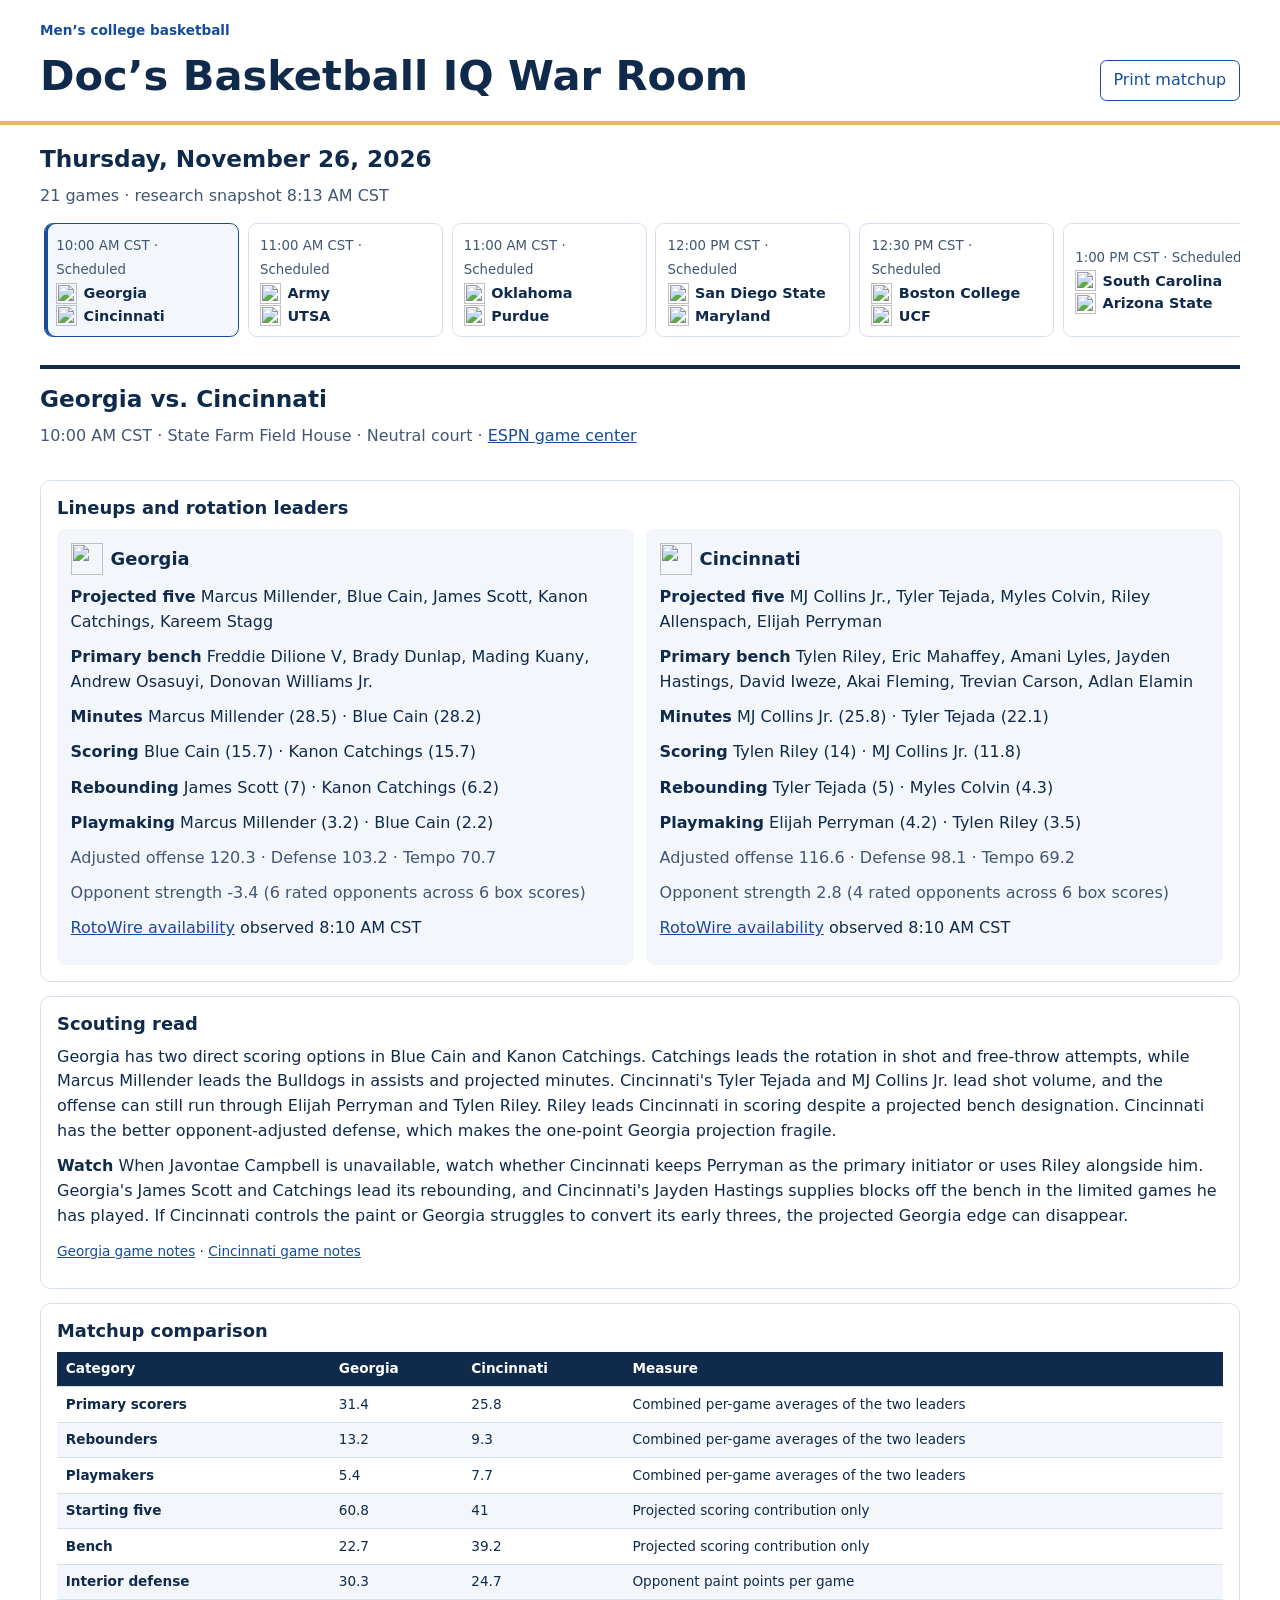
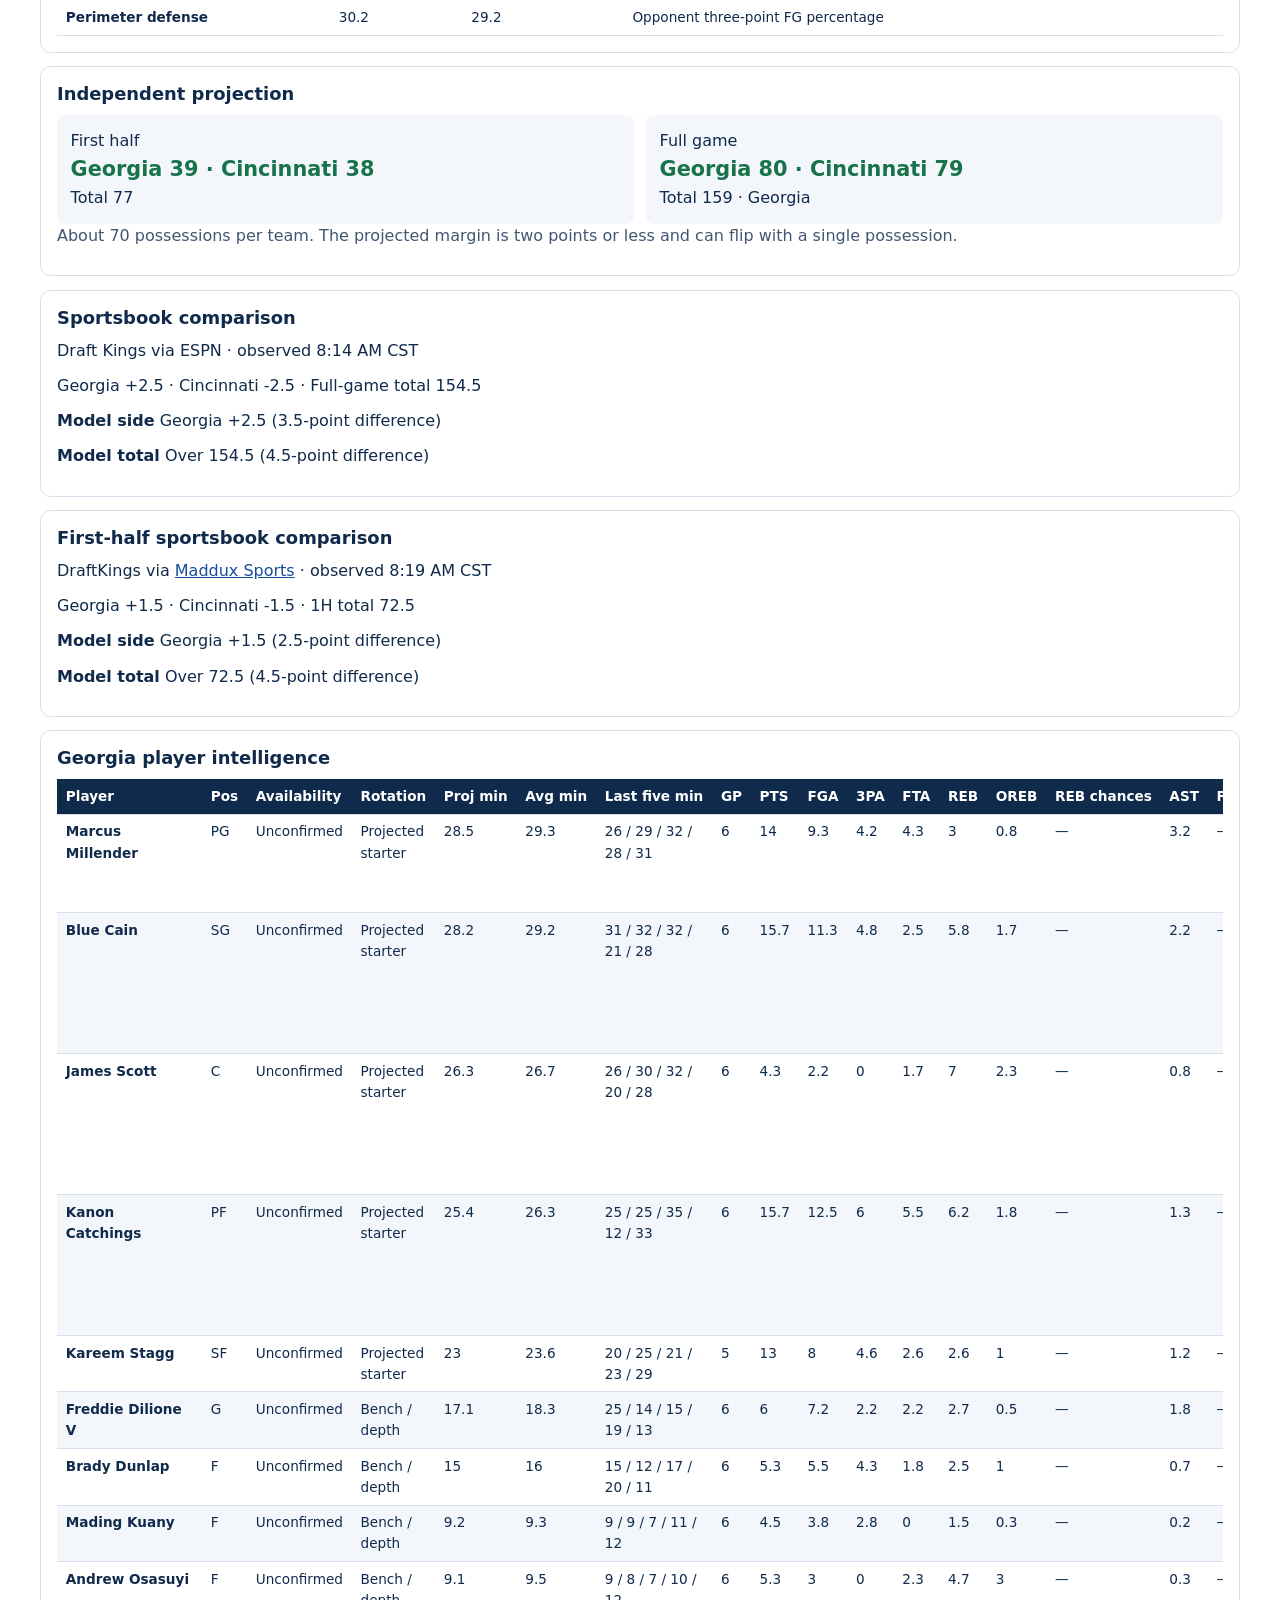
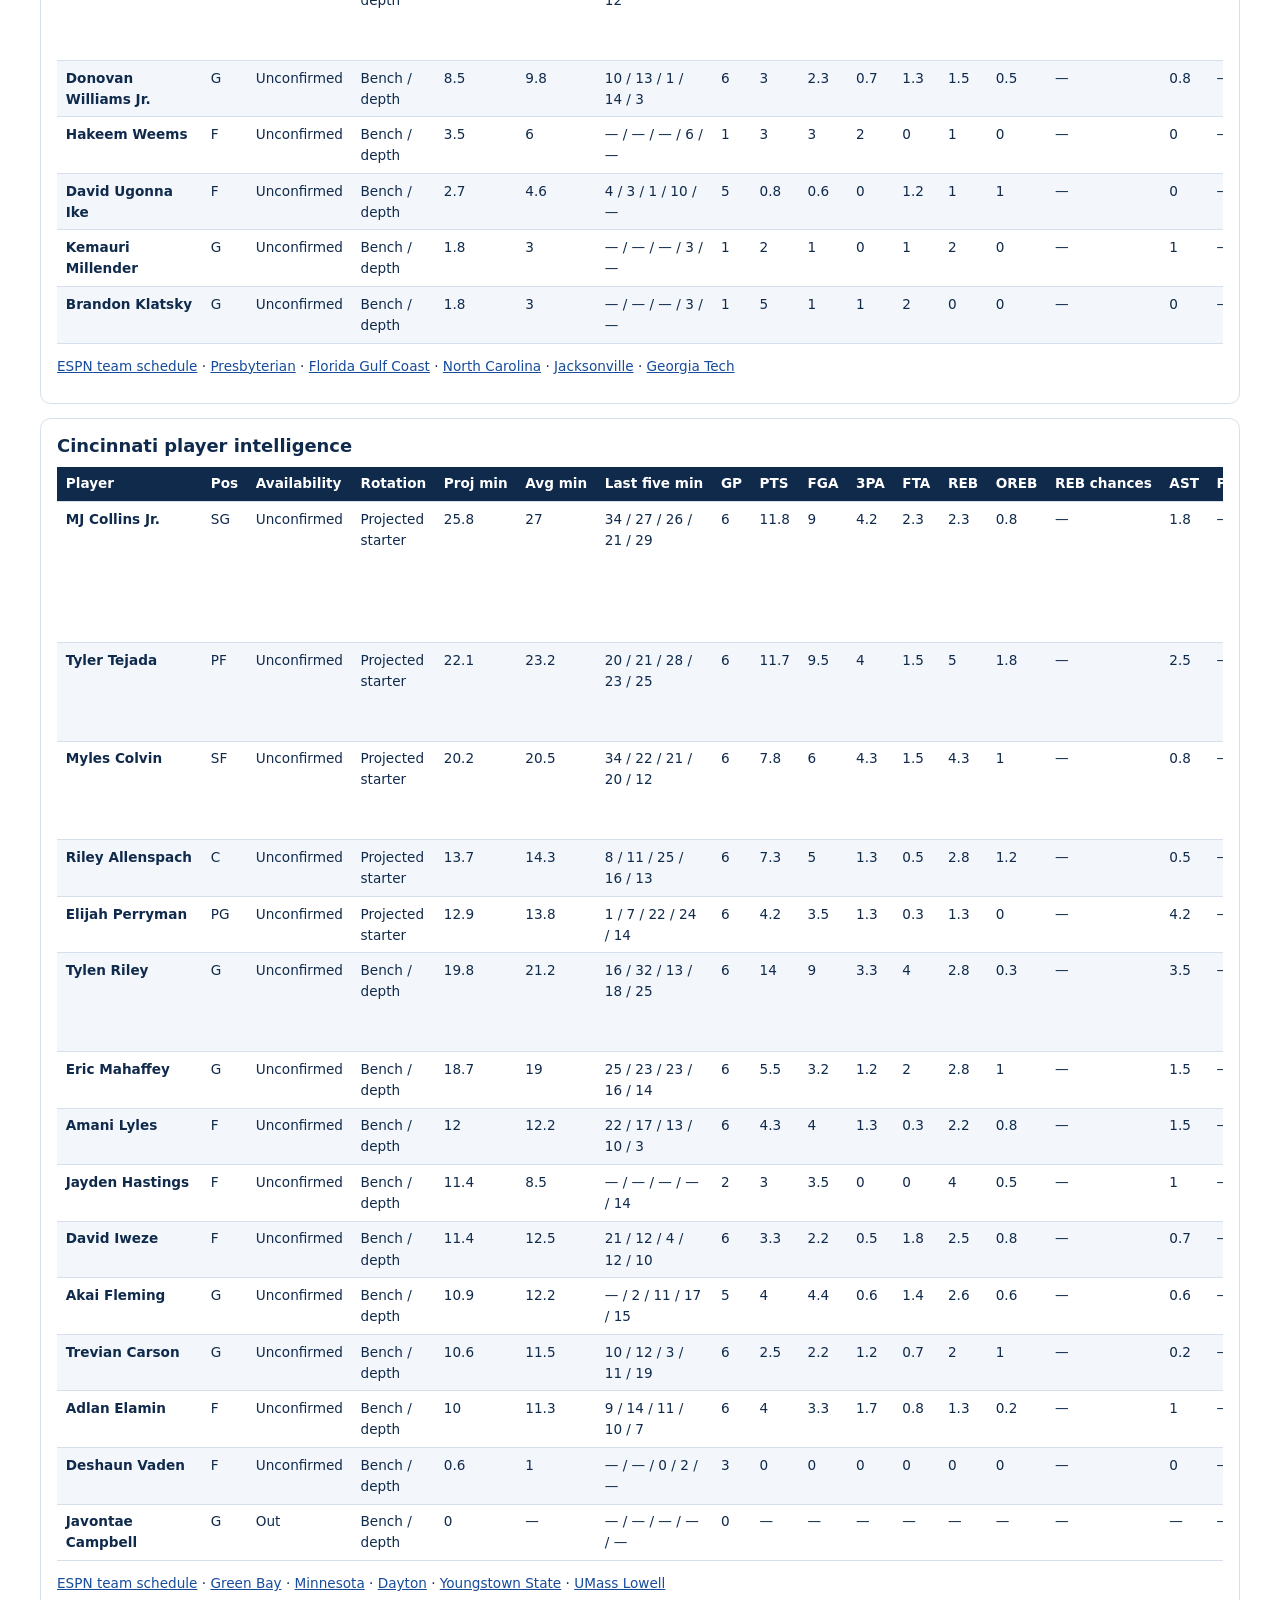
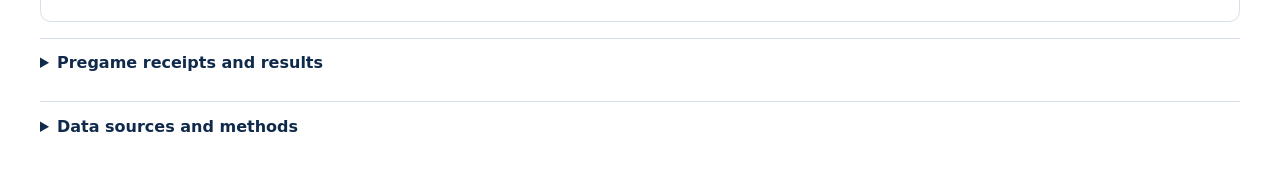
==== site/index.html @ c5484d63 "Publish Doc’s Basketball IQ War Room" ====
<!doctype html>
<html lang="en">
<head>
  <meta charset="utf-8">
  <meta name="viewport" content="width=device-width, initial-scale=1">
  <title>Doc’s Basketball IQ War Room</title>
  <link rel="stylesheet" href="style.css">
  <script src="app.js" defer></script>
</head>
<body>
<header class="mast">
  <div class="mast-inner">
    <div><p id="league">Men’s college basketball</p><h1>Doc’s Basketball IQ War Room</h1></div>
    <button id="print" type="button">Print matchup</button>
  </div>
</header>
<main>
  <section class="slate" aria-label="Schedule">
    <h2 id="day">Schedule</h2>
    <p id="asof" role="status">Loading pregame research…</p>
    <nav id="games" aria-label="Matchups"></nav>
  </section>
  <article id="matchup" aria-live="polite"></article>
  <details id="history"><summary>Pregame receipts and results</summary><div id="records"></div></details>
  <details id="methods"><summary>Data sources and methods</summary><div id="methodology"></div></details>
</main>
</body>
</html>
---- site/style.css ----
:root{--navy:#102a4c;--blue:#164c9b;--gold:#e9b85b;--green:#18734b;--cloud:#f3f7fc;--border:#d6e0ed;--muted:#425673}
*{box-sizing:border-box}
body{margin:0;background:white;color:var(--navy);font:16px/1.55 system-ui,sans-serif}
h1,h2,h3,p{margin:0 0 .65rem}
h1,h2,h3{line-height:1.2}
h1{font-size:clamp(1.65rem,4vw,2.6rem);margin-bottom:0}
h2{font-size:1.45rem}
h3{font-size:1.12rem}
a{color:var(--blue)}
button,summary{cursor:pointer}
button{font:inherit}
button:focus-visible,summary:focus-visible,a:focus-visible{outline:3px solid var(--gold);outline-offset:3px}
.mast{background:white;border-bottom:4px solid var(--gold)}
.mast-inner,main{width:min(1320px,100%);margin:auto;padding:1.25rem clamp(1rem,4vw,2.5rem)}
.mast-inner{display:flex;align-items:end;justify-content:space-between;gap:1rem}
#league{color:var(--blue);font-weight:700;font-size:.85rem}
#print{white-space:nowrap;background:white;border:1px solid var(--blue);color:var(--blue);padding:.45rem .8rem;border-radius:.4rem}
#asof,.muted,small{color:var(--muted)}
#games{display:grid;grid-auto-flow:column;grid-auto-columns:minmax(195px,15%);overflow:auto;gap:.55rem;padding:.25rem .25rem .8rem}
.game{background:white;border:1px solid var(--border);text-align:left;color:var(--navy);border-radius:.55rem;padding:.55rem .7rem}
.game[aria-current=true]{border-color:var(--blue);background:var(--cloud);box-shadow:inset 3px 0 var(--blue)}
.game span{display:flex;align-items:center;gap:.4rem;font-weight:650;font-size:.9rem}
.game img{width:21px;height:21px;object-fit:contain}
#matchup{margin:1rem 0}
.headline{display:flex;align-items:center;justify-content:space-between;gap:1rem;border-top:4px solid var(--navy);padding:1rem 0 .5rem}
section.panel{border:1px solid var(--border);border-radius:.65rem;margin:.85rem 0;padding:1rem;min-width:0}
.leaders,.score-grid{display:grid;grid-template-columns:repeat(2,minmax(0,1fr));gap:.75rem}
.leaders>div,.score{padding:.85rem;background:var(--cloud);border-radius:.5rem}
.leaders h3{display:flex;align-items:center;gap:.5rem}
.leaders img{height:32px;width:32px;object-fit:contain}
.score strong{display:block;color:var(--green);font-size:1.3rem}
.status{color:#805514}
.scroll{overflow:auto}
table{border-collapse:collapse;width:100%;font-variant-numeric:tabular-nums;font-size:.85rem}
th,td{padding:.42rem .55rem;vertical-align:top;text-align:left;border-bottom:1px solid var(--border)}
thead th{background:var(--navy);color:white;white-space:nowrap}
.players tbody th{min-width:145px}
.players td:last-child{min-width:190px}
tr:nth-child(even){background:var(--cloud)}
p.sources{font-size:.85rem;margin-top:.75rem}
details{padding:.8rem 0;border-top:1px solid var(--border);margin-top:.75rem}
details summary{font-weight:700}
details>div{padding-top:.75rem}
@media(max-width:640px){.mast-inner,.headline{align-items:flex-start}.mast-inner{flex-direction:column}.leaders,.score-grid{grid-template-columns:1fr}.panel{padding:.7rem}}
@media print{
  body{color:#000;font:10px/1.35 system-ui,sans-serif}
  .mast-inner,main{width:100%;padding:.4rem}
  #print,#games,#history,#methods{display:none}
  section.panel{padding:.4rem;border:1px solid #aaa}
  .scroll{overflow:visible}
  table{font-size:8px}
  th,td{padding:.15rem;overflow-wrap:anywhere}
  .players tbody th,.players td:last-child{min-width:0}
  thead th{color:#000;background:white;white-space:normal}
  tr{break-inside:avoid}
  thead{display:table-header-group}
  .headline{border-top:1px solid black}
}
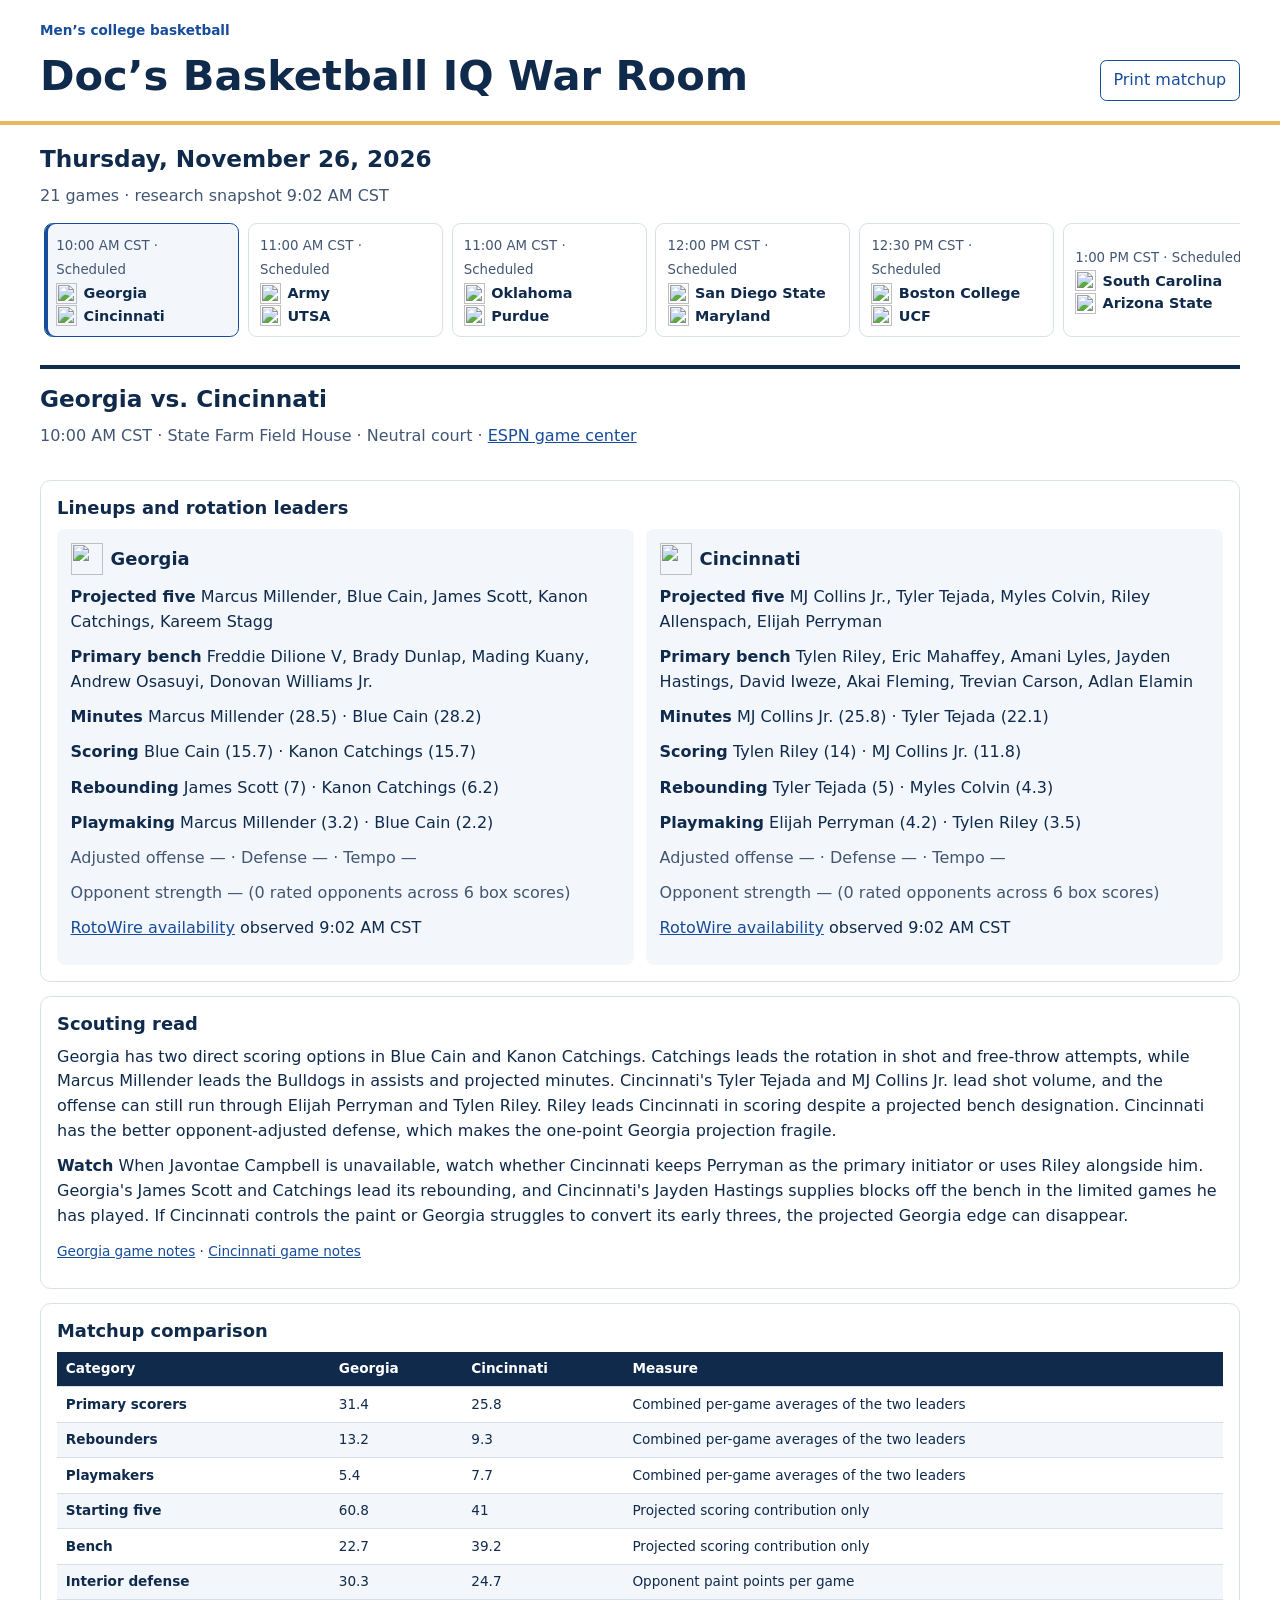
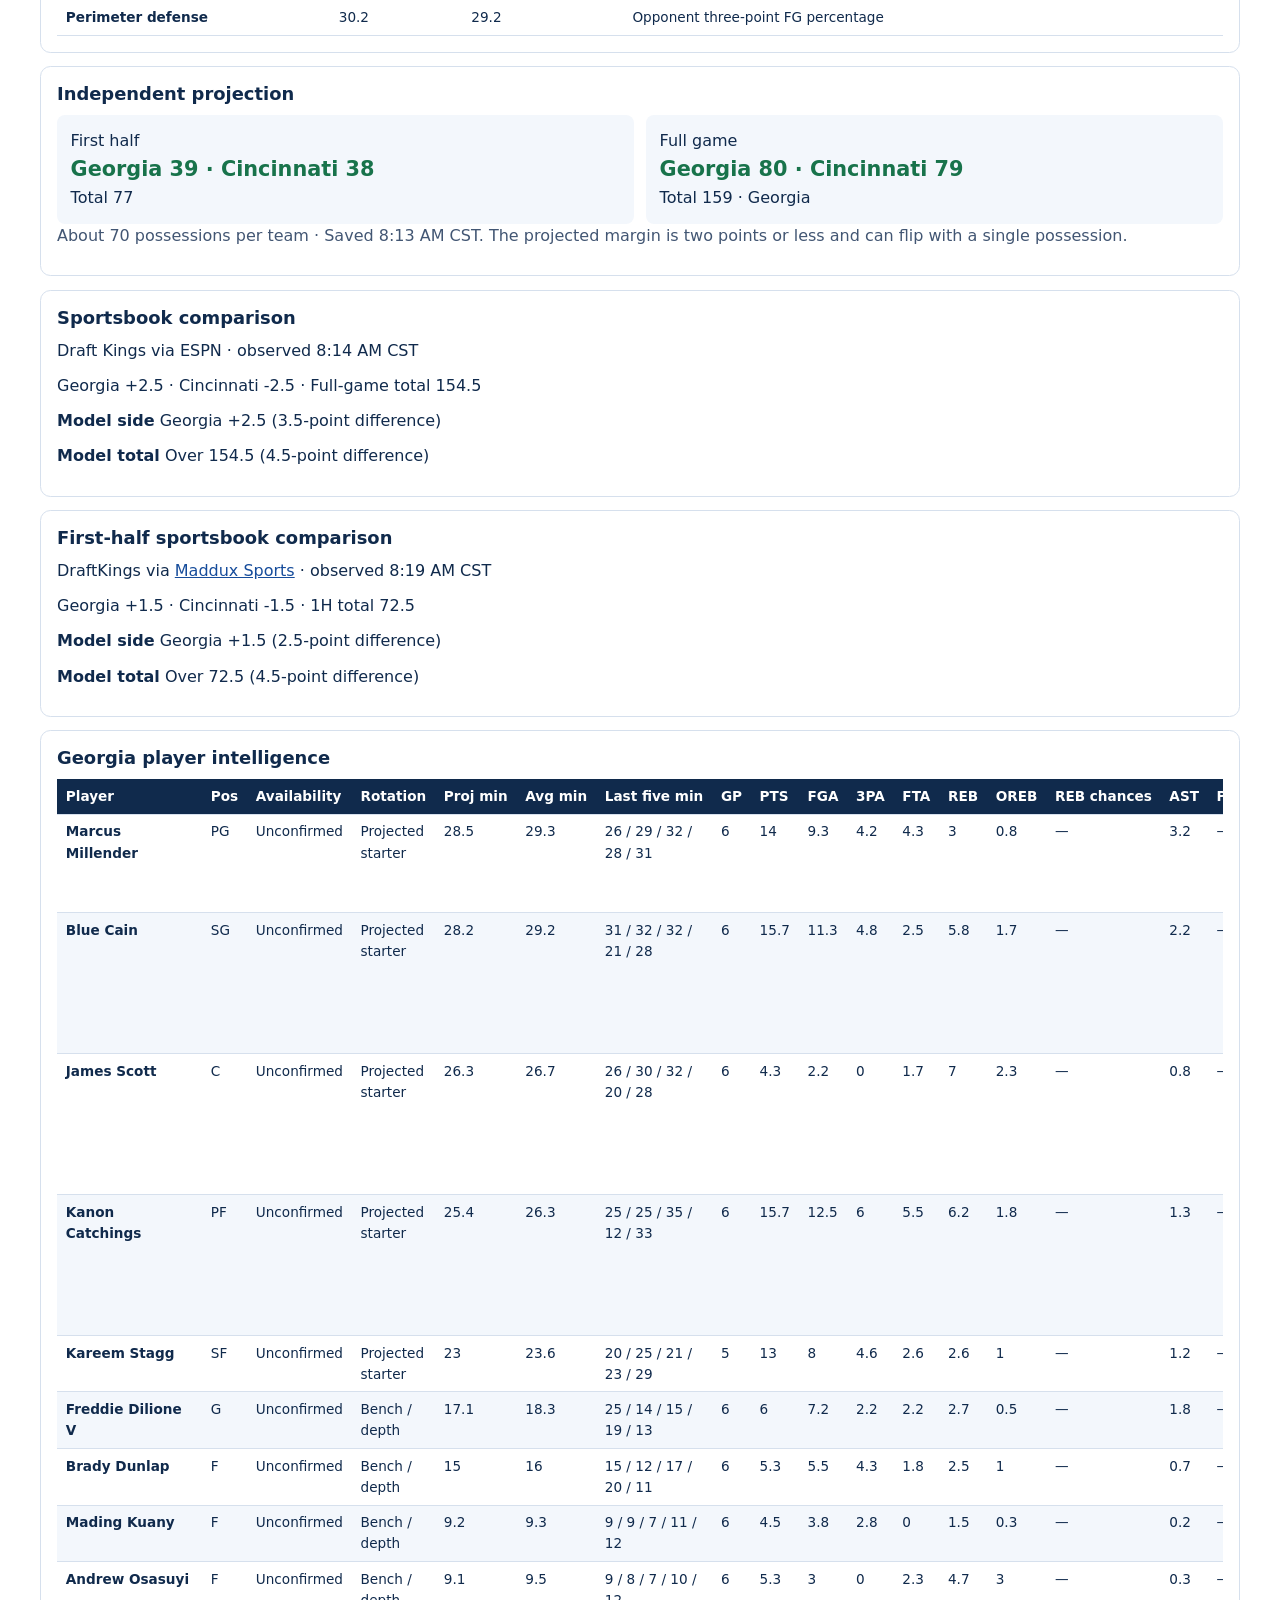
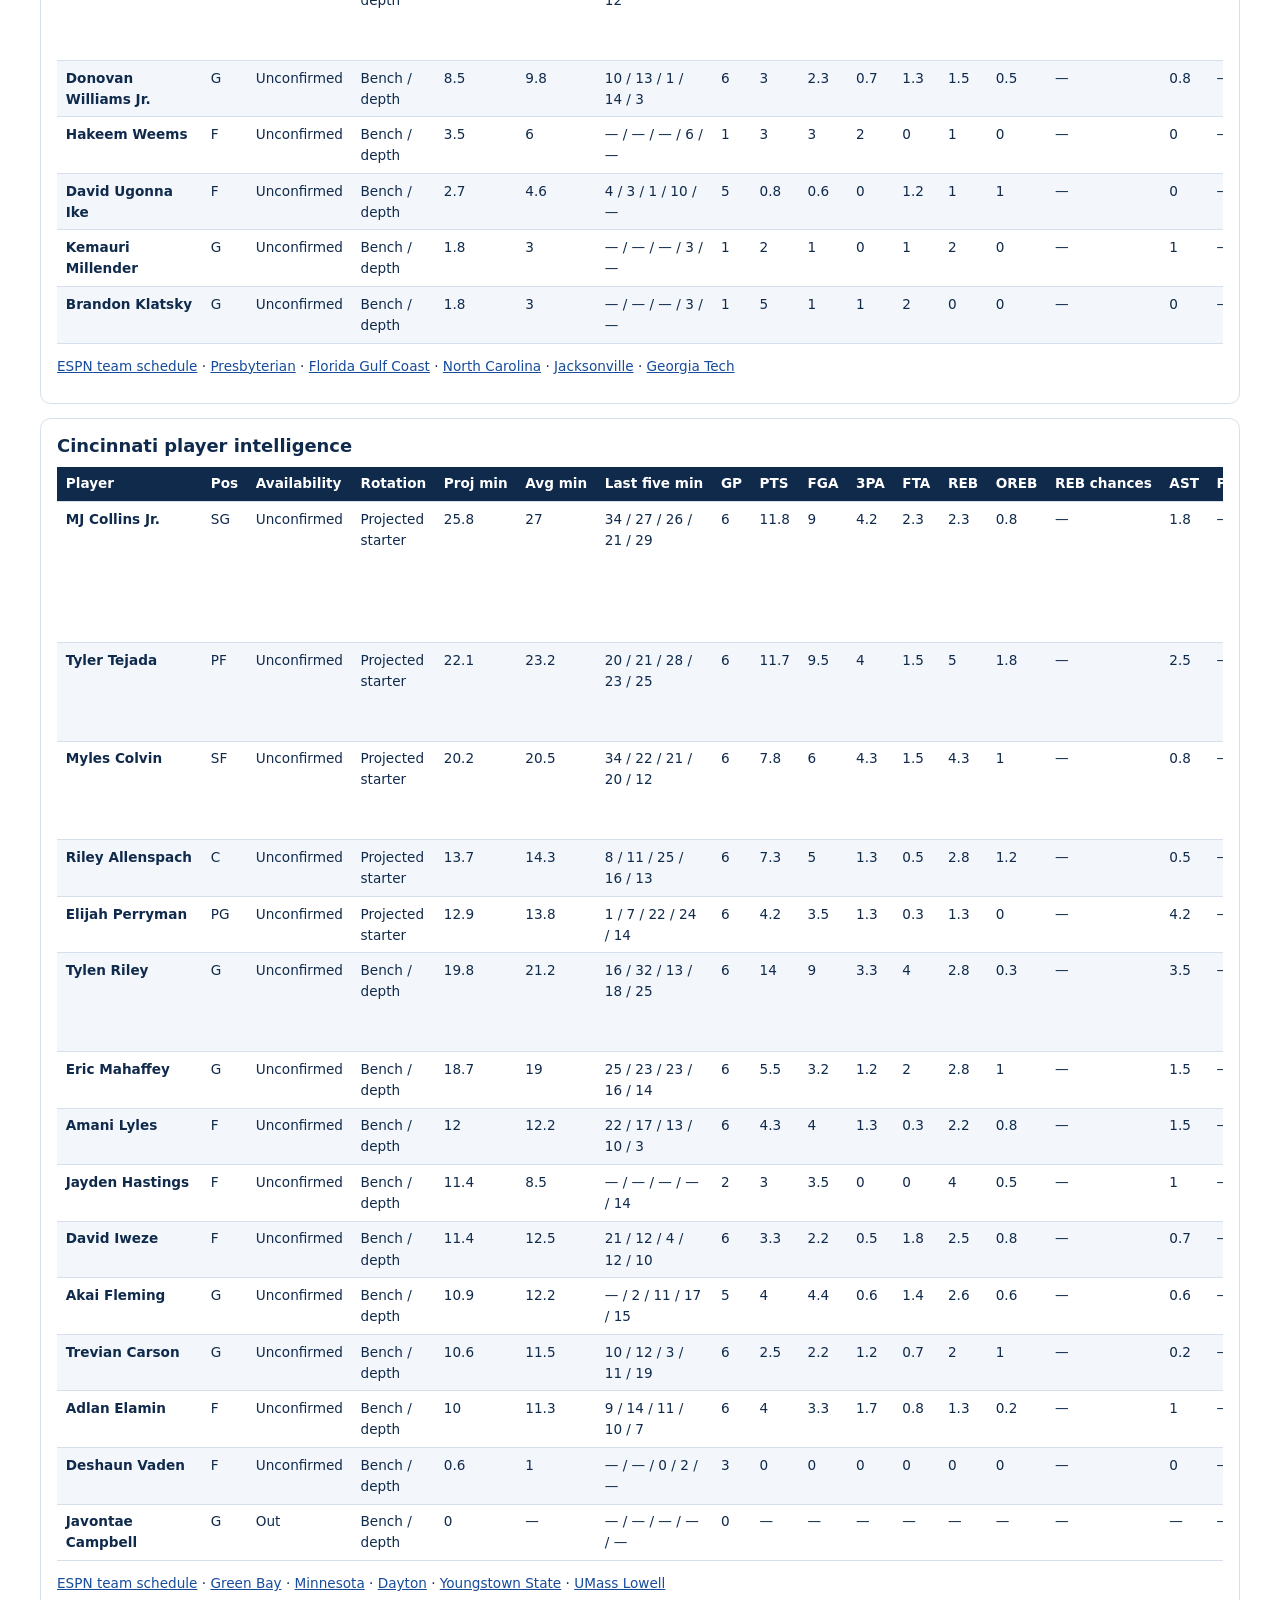
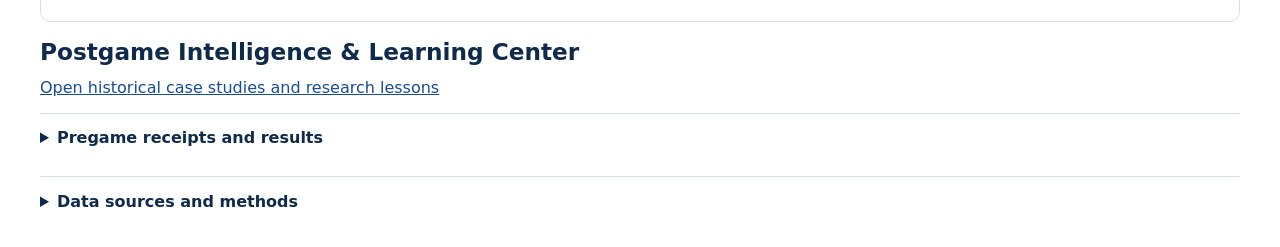
==== commit 4e2a5f50: "Link permanent postgame intelligence archive from IQ War Room" ====
--- a/site/index.html
+++ b/site/index.html
@@ -21,6 +21,7 @@
     <nav id="games" aria-label="Matchups"></nav>
   </section>
   <article id="matchup" aria-live="polite"></article>
+  <section><h2>Postgame Intelligence &amp; Learning Center</h2><p><a href="postgame.html">Open historical case studies and research lessons</a></p></section>
   <details id="history"><summary>Pregame receipts and results</summary><div id="records"></div></details>
   <details id="methods"><summary>Data sources and methods</summary><div id="methodology"></div></details>
 </main>
